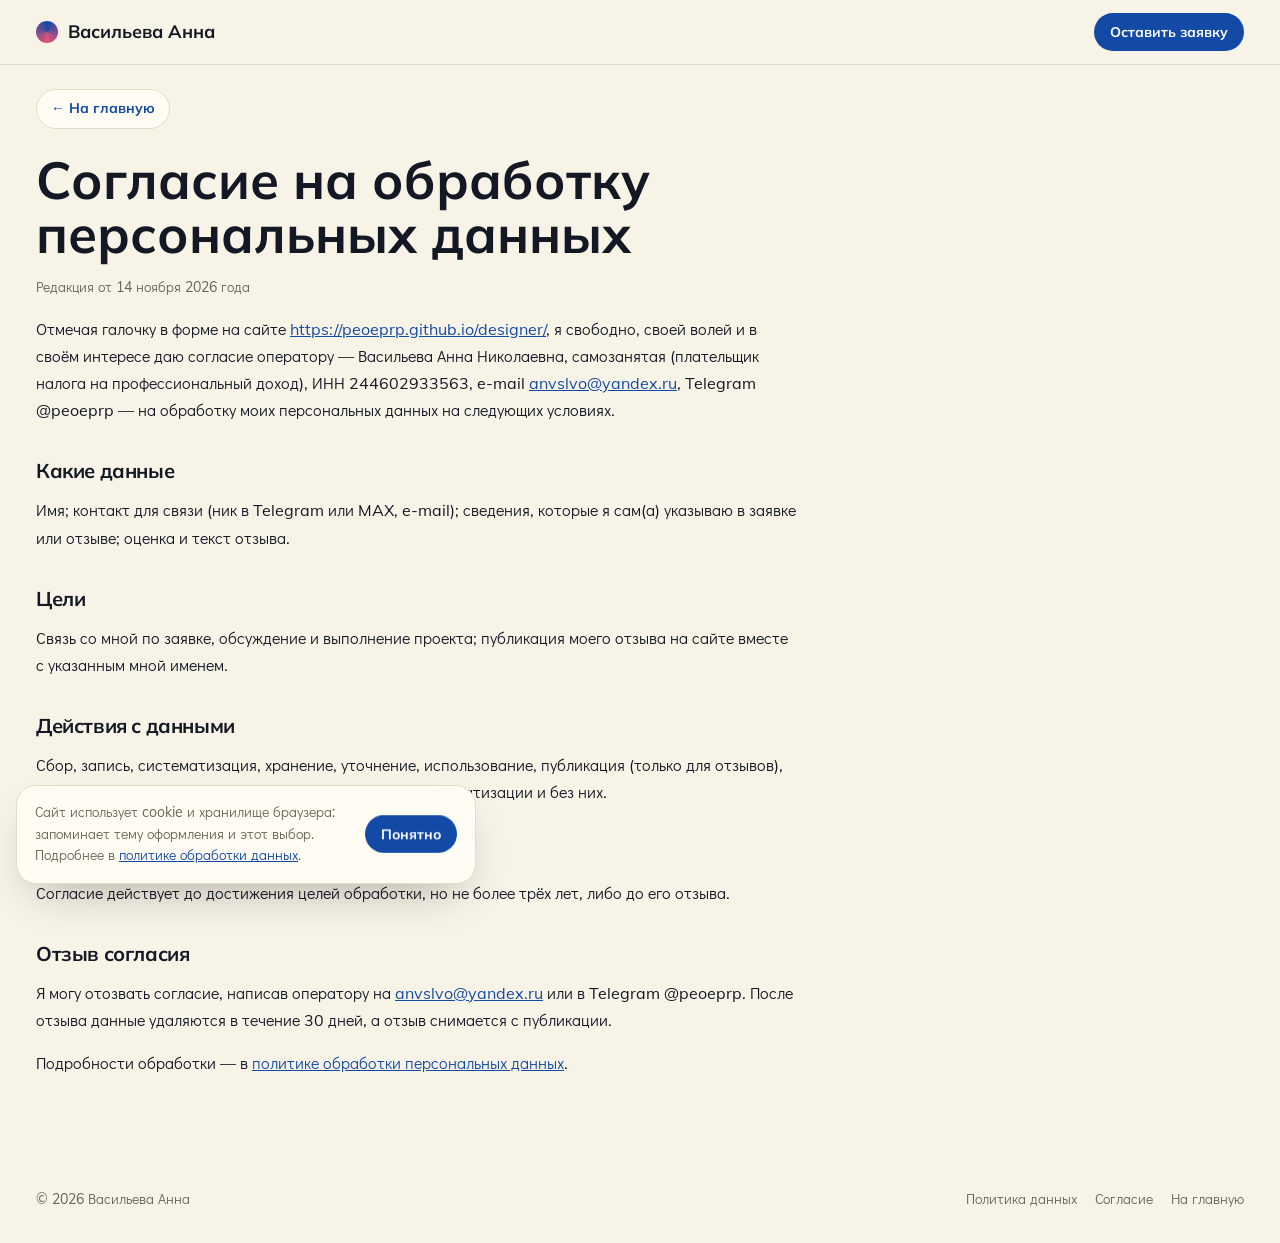
==== consent.html @ c7bb4e21 "Первый коммит: исходные файлы проекта" ====
<!doctype html>
<html lang="ru">
<head>
  <meta charset="utf-8">
  <meta name="viewport" content="width=device-width, initial-scale=1, viewport-fit=cover">
  <title>Согласие на обработку персональных данных — Васильева Анна</title>
  <meta name="claude:viewport-fit-sides" content="cover">
  <meta name="robots" content="noindex">
  <link rel="icon" href="img/favicon.svg" type="image/svg+xml">
  <link rel="stylesheet" href="https://fonts.googleapis.com/css2?family=Didact+Gothic&display=swap">
  <link rel="stylesheet" href="css/styles.css">
<script>try{var t=localStorage.getItem("theme");if(t)document.documentElement.dataset.theme=t}catch(e){}</script>
</head>
<body>
<div id="preloader" class="pl" aria-hidden="true">
  <div class="pl-in">
    <svg class="pl-word" viewBox="-6 14 252 80">
      <path class="pl-ink" d="M2 54C3.3 51.3 7.5 42.0 10 38C12.5 34.0 15.8 28.7 17 30C18.2 31.3 17.2 39.3 17 46C16.8 52.7 16.3 63.3 16 70C15.7 76.7 15.0 86.3 15 86C15.0 85.7 15.7 74.3 16 68C16.3 61.7 15.8 53.5 17 48C18.2 42.5 20.5 38.0 23 35C25.5 32.0 29.2 29.7 32 30C34.8 30.3 38.5 33.8 40 37C41.5 40.2 42.0 45.5 41 49C40.0 52.5 37.2 56.5 34 58C30.8 59.5 24.7 58.8 22 58C19.3 57.2 16.7 53.0 18 53C19.3 53.0 25.7 57.2 30 58C34.3 58.8 40.3 58.8 44 58C47.7 57.2 49.2 55.0 52 53C54.8 51.0 59.0 48.5 61 46C63.0 43.5 64.2 40.5 64 38C63.8 35.5 61.8 31.8 60 31C58.2 30.2 54.8 30.8 53 33C51.2 35.2 49.2 40.3 49 44C48.8 47.7 50.0 52.5 52 55C54.0 57.5 57.8 59.0 61 59C64.2 59.0 68.3 57.8 71 55C73.7 52.2 74.7 46.0 77 42C79.3 38.0 82.2 32.5 85 31C87.8 29.5 92.0 30.8 94 33C96.0 35.2 97.2 40.3 97 44C96.8 47.7 95.2 52.5 93 55C90.8 57.5 86.7 59.5 84 59C81.3 58.5 77.8 55.3 77 52C76.2 48.7 77.2 42.5 79 39C80.8 35.5 85.0 32.2 88 31C91.0 29.8 94.5 30.8 97 32C99.5 33.2 100.7 35.7 103 38C105.3 40.3 108.2 45.2 111 46C113.8 46.8 118.0 44.7 120 43C122.0 41.3 123.2 38.0 123 36C122.8 34.0 120.8 31.5 119 31C117.2 30.5 113.8 30.8 112 33C110.2 35.2 108.2 40.3 108 44C107.8 47.7 109.2 52.5 111 55C112.8 57.5 116.0 59.0 119 59C122.0 59.0 126.5 57.8 129 55C131.5 52.2 132.5 46.0 134 42C135.5 38.0 137.3 30.0 138 31C138.7 32.0 138.2 41.8 138 48C137.8 54.2 137.3 61.7 137 68C136.7 74.3 136.0 86.0 136 86C136.0 86.0 136.7 74.3 137 68C137.3 61.7 136.8 53.5 138 48C139.2 42.5 141.5 38.0 144 35C146.5 32.0 150.2 29.7 153 30C155.8 30.3 159.5 33.8 161 37C162.5 40.2 163.0 45.5 162 49C161.0 52.5 158.2 56.5 155 58C151.8 59.5 145.7 58.8 143 58C140.3 57.2 137.7 53.0 139 53C140.3 53.0 147.3 57.7 151 58C154.7 58.3 158.3 57.2 161 55C163.7 52.8 165.3 48.7 167 45C168.7 41.3 169.5 34.8 171 33C172.5 31.2 174.7 33.3 176 34C177.3 34.7 177.7 37.2 179 37C180.3 36.8 183.7 31.8 184 33C184.3 34.2 181.5 39.8 181 44C180.5 48.2 179.7 57.7 181 58C182.3 58.3 186.3 50.2 189 46C191.7 41.8 195.0 35.7 197 33C199.0 30.3 200.3 27.5 201 30C201.7 32.5 201.2 41.7 201 48C200.8 54.3 200.3 61.7 200 68C199.7 74.3 199.0 86.0 199 86C199.0 86.0 199.7 74.3 200 68C200.3 61.7 199.8 53.5 201 48C202.2 42.5 204.5 38.0 207 35C209.5 32.0 213.2 29.7 216 30C218.8 30.3 222.5 33.8 224 37C225.5 40.2 226.0 45.5 225 49C224.0 52.5 221.2 56.5 218 58C214.8 59.5 208.7 58.8 206 58C203.3 57.2 200.7 52.7 202 53C203.3 53.3 209.3 59.8 214 60C218.7 60.2 225.7 56.3 230 54C234.3 51.7 238.3 47.3 240 46"/>
      <g class="pl-pen"><g transform="rotate(-38)">
        <path d="M0 0 L-3.4 -9 L3.4 -9 Z" class="pen-nib"/>
        <rect x="-3.4" y="-40" width="6.8" height="31" rx="1.6" class="pen-body"/>
        <rect x="-3.4" y="-15" width="6.8" height="5" class="pen-band"/>
        <line x1="0" y1="-1.5" x2="0" y2="-7" class="pen-slit"/>
      </g></g>
    </svg>
    <p class="pl-slogan">дизайн, который говорит за вас</p>
  </div>
</div>
<noscript><style>.pl{display:none!important}</style></noscript>

<header>
  <div class="wrap nav">
    <a href="index.html" class="logo"><i></i>Васильева Анна</a>
    <div class="nav-r"><a href="index.html#brief" class="btn sm">Оставить заявку</a></div>
  </div>
</header>
<main class="doc"><div class="wrap"><div class="doc-in">
<nav class="crumbs"><a href="index.html">← На главную</a></nav>
<h1>Согласие на обработку персональных данных</h1>
<p class="upd">Редакция от 14 ноября 2026 года</p>
<p>Отмечая галочку в форме на сайте <a href="https://peoeprp.github.io/designer/">https://peoeprp.github.io/designer/</a>, я свободно, своей волей и в своём интересе даю согласие оператору — Васильева Анна Николаевна, самозанятая (плательщик налога на профессиональный доход), ИНН 244602933563, e-mail <a href="mailto:anvslvo@yandex.ru">anvslvo@yandex.ru</a>, Telegram @peoeprp — на обработку моих персональных данных на следующих условиях.</p>
<h2>Какие данные</h2>
<p>Имя; контакт для связи (ник в Telegram или MAX, e-mail); сведения, которые я сам(а) указываю в заявке или отзыве; оценка и текст отзыва.</p>
<h2>Цели</h2>
<p>Связь со мной по заявке, обсуждение и выполнение проекта; публикация моего отзыва на сайте вместе с указанным мной именем.</p>
<h2>Действия с данными</h2>
<p>Сбор, запись, систематизация, хранение, уточнение, использование, публикация (только для отзывов), удаление и уничтожение, с использованием средств автоматизации и без них.</p>
<h2>Срок</h2>
<p>Согласие действует до достижения целей обработки, но не более трёх лет, либо до его отзыва.</p>
<h2>Отзыв согласия</h2>
<p>Я могу отозвать согласие, написав оператору на <a href="mailto:anvslvo@yandex.ru">anvslvo@yandex.ru</a> или в Telegram @peoeprp. После отзыва данные удаляются в течение 30 дней, а отзыв снимается с публикации.</p>
<p>Подробности обработки — в <a href="privacy.html">политике обработки персональных данных</a>.</p>
</div></div></main>
<footer><div class="wrap"><span>© 2026 Васильева Анна</span><span class="f-links"><a href="privacy.html">Политика данных</a><a href="consent.html">Согласие</a><a href="index.html">На главную</a></span></div></footer>
<script src="js/common.js" defer></script>
</body>
</html>
---- css/styles.css ----
/* ==========================================================
   peoeprp — портфолио web-дизайнера
   Сетка-«макет»: модульные блоки, подписи как в артборде Figma
   ========================================================== */

/* ---------- Шрифты ----------
   Kontrabanda — заголовок первого экрана. Положите файлы в /fonts:
   fonts/Kontrabanda.woff2 (или .woff / .ttf / .otf)
   Century Gothic — основной. Сначала берётся установленный в системе,
   затем файлы из /fonts, затем похожий Didact Gothic с Google Fonts. */
@font-face{
  font-family:"Kontrabanda";
  src:local("Kontrabanda"),
      url("../fonts/Kontrabanda.woff2") format("woff2"),
      url("../fonts/Kontrabanda.woff") format("woff"),
      url("../fonts/Kontrabanda.ttf") format("truetype"),
      url("../fonts/Kontrabanda.otf") format("opentype");
  font-weight:400; font-style:normal; font-display:swap;
}
@font-face{
  font-family:"Century Gothic Web";
  src:local("Century Gothic"),local("CenturyGothic"),
      url("../fonts/CenturyGothic.woff2") format("woff2"),
      url("../fonts/CenturyGothic.ttf") format("truetype");
  font-weight:400; font-style:normal; font-display:swap;
}
@font-face{
  font-family:"Century Gothic Web";
  src:local("Century Gothic Bold"),local("CenturyGothic-Bold"),
      url("../fonts/CenturyGothic-Bold.woff2") format("woff2"),
      url("../fonts/CenturyGothic-Bold.ttf") format("truetype");
  font-weight:700; font-style:normal; font-display:swap;
}

/* ---------- Токены: светлая тема ---------- */
:root{
  --bg:#F7F3E7; --surface:#FFFCF4; --ink:#141824; --muted:#6A6656; --line:#E3DCC8;
  --accent:#134AA6; --accent-ink:#FFFFFF; --tulip:#E2537A; --soft:#EFE9D7;
  --f-hero:"Kontrabanda","Century Gothic Web","Didact Gothic",sans-serif;
  --f-display:"Century Gothic Web","Century Gothic","Didact Gothic","URW Gothic",Futura,sans-serif;
  --f-body:"Century Gothic Web","Century Gothic","Didact Gothic","URW Gothic",Futura,sans-serif;
  --f-mono:"Century Gothic Web","Century Gothic","Didact Gothic",sans-serif;
  --r:22px; --gut:max(16px,env(safe-area-inset-left,0px)); --gutr:max(16px,env(safe-area-inset-right,0px));
}
/* ---------- Тёмная тема: ночной синий ---------- */
@media (prefers-color-scheme:dark){:root:not([data-theme="light"]){
  --bg:#0A1120; --surface:#111B30; --ink:#EDF1F9; --muted:#93A1BD; --line:#22304C;
  --accent:#4F8AF0; --accent-ink:#0A1120; --tulip:#FF7EA3; --soft:#17233D; color-scheme:dark}}
:root[data-theme="dark"]{
  --bg:#0A1120; --surface:#111B30; --ink:#EDF1F9; --muted:#93A1BD; --line:#22304C;
  --accent:#4F8AF0; --accent-ink:#0A1120; --tulip:#FF7EA3; --soft:#17233D; color-scheme:dark}

*{box-sizing:border-box}
/* базовый сброс: без него окно проекта (атрибут hidden) остаётся видимым поверх сайта */
[hidden]{display:none!important}
body{margin:0}
img{max-width:100%}
html{scroll-behavior:smooth}
body{background:var(--bg);color:var(--ink);font-family:var(--f-body);font-size:16px;line-height:1.55;overflow-x:hidden;transition:background .4s,color .4s}
body::before{content:"";position:fixed;inset:0 0 auto;height:env(safe-area-inset-top,0px);z-index:60;background:var(--bg)}
a{color:inherit}
:focus-visible{outline:2px solid var(--accent);outline-offset:3px;border-radius:6px}
.wrap{max-width:1240px;margin:0 auto;padding-left:var(--gut);padding-right:var(--gutr)}
.mono{font-family:var(--f-mono);font-size:12px;font-weight:700;letter-spacing:.1em;text-transform:uppercase;color:var(--muted)}
h1,h2,h3{font-family:var(--f-display);font-weight:700;line-height:1.05;margin:0;text-wrap:balance}
h2{font-size:clamp(32px,5.4vw,64px);letter-spacing:-.02em}
section{padding-block:clamp(64px,10vw,120px)}
.sec-head{display:flex;justify-content:space-between;align-items:end;gap:24px;flex-wrap:wrap;margin-bottom:44px}
.sec-head p{max-width:420px;margin:0;color:var(--muted)}

/* header */
header{position:sticky;top:env(safe-area-inset-top,0px);z-index:50;backdrop-filter:blur(14px);background:color-mix(in srgb,var(--bg) 78%,transparent);border-bottom:1px solid var(--line)}
.nav{display:flex;align-items:center;justify-content:space-between;gap:16px;height:64px}
.logo{font-family:var(--f-display);font-weight:700;font-size:18px;text-decoration:none;display:flex;align-items:center;gap:10px}
.logo i{width:22px;height:22px;border-radius:50%;background:conic-gradient(var(--accent),var(--tulip),var(--accent));display:inline-block;animation:spin 6s linear infinite}
@keyframes spin{to{transform:rotate(360deg)}}
.nav ul{display:flex;gap:4px;list-style:none;margin:0;padding:0}
.nav ul a{display:block;padding:8px 14px;border-radius:99px;text-decoration:none;font-weight:500;font-size:14px;transition:background .2s}
.nav ul a:hover{background:var(--soft)}
.nav-r{display:flex;gap:8px;align-items:center}
.icon-btn{width:40px;height:40px;border-radius:50%;border:1px solid var(--line);background:var(--surface);color:var(--ink);cursor:pointer;display:grid;place-items:center}
.btn{display:inline-flex;align-items:center;gap:10px;border:0;cursor:pointer;font:600 15px var(--f-body);padding:14px 22px;border-radius:99px;background:var(--accent);color:var(--accent-ink);text-decoration:none;transition:transform .25s cubic-bezier(.2,.8,.2,1),box-shadow .25s;will-change:transform}
.btn:hover{box-shadow:0 10px 30px -10px var(--accent)}
.btn.ghost{background:transparent;color:var(--ink);border:1px solid var(--line)}
.btn.sm{padding:10px 16px;font-size:14px}
@media (max-width:820px){.nav ul{display:none}}

/* hero */
.hero{position:relative;padding-block:clamp(14px,2vw,24px) clamp(40px,6vw,72px);overflow:hidden}
#field{position:absolute;inset:0;width:100%;height:100%;z-index:0;opacity:.9}
.hero .wrap{position:relative;z-index:1}
.hero-tag{display:inline-flex;gap:10px;align-items:center;padding:8px 14px;border-radius:99px;background:var(--surface);border:1px solid var(--line);font-size:14px}
.dot-live{width:8px;height:8px;border-radius:50%;background:#2BC77A;box-shadow:0 0 0 0 #2BC77A;animation:pulse 2s infinite}
@keyframes pulse{70%{box-shadow:0 0 0 10px transparent}}
.hero h1{font-family:var(--f-hero);font-size:clamp(50px,9.5vw,140px);font-weight:400;letter-spacing:-.01em;margin-top:8px;line-height:.95}
.hero h1 .outline{color:transparent;-webkit-text-stroke:2px var(--ink)}
.hero h1 .acc{color:var(--accent)}
.roles{display:flex;flex-wrap:wrap;gap:10px;margin-top:28px}
.role{font-family:var(--f-display);font-size:clamp(14px,1.6vw,18px);padding:10px 18px;border-radius:99px;border:1px solid var(--line);background:var(--surface);transition:all .3s;cursor:default}
.role.main{background:var(--ink);color:var(--bg);border-color:var(--ink)}
.role:hover{transform:translateY(-3px) rotate(-2deg)}
.hero-grid{display:grid;grid-template-columns:1.3fr 1fr;gap:32px;margin-top:44px;align-items:end}
.hero-grid p{font-size:clamp(17px,1.6vw,20px);max-width:560px;margin:0}
.hero-cta{display:flex;gap:12px;flex-wrap:wrap;justify-content:flex-end}
@media (max-width:760px){.hero-grid{grid-template-columns:1fr}.hero-cta{justify-content:flex-start}}

/* marquee */
.marquee{border-block:1px solid var(--line);overflow:hidden;padding-block:18px;background:var(--surface)}
.marquee-track{display:flex;gap:48px;width:max-content;animation:mq 30s linear infinite;font-family:var(--f-display);font-size:clamp(20px,3vw,34px);font-weight:600}
.marquee-track span{display:flex;gap:48px;align-items:center;white-space:nowrap}
.marquee-track b{color:var(--tulip);font-weight:400}
.marquee:hover .marquee-track{animation-play-state:paused}
@keyframes mq{to{transform:translateX(-50%)}}

/* about */
.about-grid{display:grid;grid-template-columns:repeat(12,1fr);gap:16px}
.cell{background:var(--surface);border:1px solid var(--line);border-radius:var(--r);padding:28px;position:relative;overflow:hidden;min-width:0}
.cell h3{font-size:22px;margin-bottom:10px}
.cell p{margin:0;color:var(--muted)}
.c-intro{grid-column:span 7;display:flex;flex-direction:column;justify-content:space-between;gap:28px}
.c-intro .big{font-family:var(--f-display);font-size:clamp(22px,2.6vw,32px);line-height:1.2;color:var(--ink);font-weight:400}
.c-intro .big em{font-style:normal;color:var(--accent)}
.c-stats{grid-column:span 5;display:grid;gap:12px;padding:12px;background:transparent;border:0}
.stat{background:var(--surface);border:1px solid var(--line);border-radius:var(--r);padding:22px 24px;display:flex;gap:18px;align-items:center;transition:transform .3s}
.stat:hover{transform:translateX(6px)}
.stat b{font-family:var(--f-display);font-size:48px;line-height:1;color:var(--accent);min-width:80px;font-variant-numeric:tabular-nums}
.stat span{color:var(--muted);font-size:14px}
.dir{grid-column:span 4;cursor:pointer;transition:transform .35s cubic-bezier(.2,.8,.2,1),background .35s,color .35s}
.dir .mono{display:block;margin-bottom:40px}
.dir ul{margin:16px 0 0;padding:0;list-style:none;display:grid;gap:6px;font-size:14px}
.dir ul li::before{content:"— ";color:var(--accent)}
.dir:hover,.dir.on{transform:translateY(-6px)}
.dir.main{background:var(--accent);color:var(--accent-ink);border-color:var(--accent)}
.dir.main p,.dir.main .mono,.dir.main ul li::before{color:inherit;opacity:.85}
.dir .badge{position:absolute;top:22px;right:22px;font:600 11px var(--f-mono);padding:5px 9px;border-radius:99px;background:var(--tulip);color:#fff;letter-spacing:.05em}
@media (max-width:900px){.c-intro,.c-stats{grid-column:span 12}.dir{grid-column:span 12}}

.qual{display:grid;grid-template-columns:repeat(3,1fr);gap:0;margin-top:16px;border:1px solid var(--line);border-radius:var(--r);overflow:hidden;background:var(--surface)}
.q{padding:26px;border-right:1px solid var(--line);border-bottom:1px solid var(--line);position:relative;cursor:default;transition:background .3s}
.q:nth-child(3n){border-right:0}.q:nth-last-child(-n+3){border-bottom:0}
.q h4{font-family:var(--f-display);font-weight:600;font-size:17px;margin:0 0 8px;display:flex;gap:10px;align-items:center}
.q h4 i{width:10px;height:10px;border-radius:3px;background:var(--accent);transition:transform .4s}
.q p{margin:0;color:var(--muted);font-size:14px}
.q:hover{background:var(--soft)}.q:hover h4 i{transform:rotate(135deg) scale(1.4);background:var(--tulip)}
@media (max-width:820px){.qual{grid-template-columns:1fr}.q{border-right:0!important;border-bottom:1px solid var(--line)!important}.q:last-child{border-bottom:0!important}}

.tools{display:flex;flex-wrap:wrap;gap:10px;margin-top:16px;align-items:center}
.tool{padding:10px 16px;border-radius:12px;background:var(--surface);border:1px solid var(--line);font-weight:600;font-size:14px;transition:transform .2s}
.tool:hover{transform:translateY(-3px);border-color:var(--accent)}

/* projects */
.filters{display:inline-flex;gap:4px;padding:5px;border-radius:99px;background:var(--surface);border:1px solid var(--line);position:relative}
.filters button{position:relative;z-index:1;border:0;background:none;font:600 14px var(--f-body);color:var(--ink);padding:10px 18px;border-radius:99px;cursor:pointer;transition:color .3s}
.filters button.on{color:var(--accent-ink)}
.filters button sup{font-family:var(--f-mono);font-size:10px;margin-left:4px;opacity:.7}
.pill{position:absolute;top:5px;bottom:5px;border-radius:99px;background:var(--accent);transition:all .4s cubic-bezier(.2,.8,.2,1)}
.grid-p{display:grid;grid-template-columns:repeat(6,1fr);gap:16px}
.card{grid-column:span 3;border-radius:var(--r);overflow:hidden;background:var(--surface);border:1px solid var(--line);cursor:pointer;transform-style:preserve-3d;transition:transform .2s ease-out,opacity .4s,box-shadow .3s;text-align:left;padding:0;color:var(--ink);font:inherit}
.card.wide{grid-column:span 4}.card.narrow{grid-column:span 2}
.card:hover{box-shadow:0 30px 60px -30px color-mix(in srgb,var(--accent) 50%,transparent)}
.card.hide{display:none}
.card.fade{animation:fadeup .5s both}
@keyframes fadeup{from{opacity:.2;transform:translateY(16px)}}
.cover{aspect-ratio:16/10;position:relative;overflow:hidden;max-width:100%}
.cover>*{transition:transform .6s cubic-bezier(.2,.8,.2,1)}
.card:hover .cover>*{transform:scale(1.05)}
.card-b{padding:18px 22px 22px;display:flex;justify-content:space-between;gap:16px;align-items:start}
.card-b h3{font-size:18px;line-height:1.25;font-weight:600}
.card-b .mono{display:block;margin-top:8px}
.arrow{flex:none;width:42px;height:42px;border-radius:50%;border:1px solid var(--line);display:grid;place-items:center;transition:all .3s}
.card:hover .arrow{background:var(--accent);color:var(--accent-ink);border-color:var(--accent);transform:rotate(-45deg)}
@media (max-width:900px){.card,.card.wide,.card.narrow{grid-column:span 6}}

/* project covers — нарисованы кодом */
.cv{position:absolute;inset:0}
.cv-row{background:linear-gradient(180deg,#0E2A5C 0 55%,#1E5BB8 55%);}
.cv-row .w{position:absolute;left:-10%;right:-10%;height:6px;background:#9FD0FF;border-radius:6px;opacity:.55}
.cv-row .oar{position:absolute;width:62%;height:10px;background:#FFD23F;top:46%;left:18%;border-radius:8px;transform:rotate(-14deg)}
.cv-row .oar::after{content:"";position:absolute;right:-6px;top:-14px;width:40px;height:38px;background:#FFD23F;border-radius:8px 30px 30px 8px}
.cv-row .t{position:absolute;left:24px;top:22px;font:700 clamp(20px,3vw,34px) var(--f-display);color:#fff;letter-spacing:-.02em}
.cv-tul{background:#FFE3EC}
.cv-tul .f{position:absolute;bottom:0;width:6px;background:#2F8F4E;border-radius:4px}
.cv-tul .h{position:absolute;width:46px;height:56px;border-radius:50% 50% 45% 45%/60% 60% 40% 40%;}
.cv-tul .t{position:absolute;right:24px;top:22px;font:700 clamp(18px,2.6vw,30px) var(--f-display);color:#C2185B;text-align:right;line-height:1}
.cv-food{background:#FFC93C}
.cv-food .t{position:absolute;inset:auto 0 18px 22px;font:700 clamp(34px,6vw,68px)/0.9 var(--f-display);color:#E2332D;letter-spacing:-.04em}
.cv-food .c{position:absolute;right:-30px;top:-30px;width:55%;aspect-ratio:1;border-radius:50%;background:repeating-conic-gradient(#E2332D 0 15deg,#FFC93C 15deg 30deg)}
.cv-bar{background:#EEF0E6}
.cv-bar .t{position:absolute;left:24px;bottom:40px;font:700 clamp(26px,4vw,46px) var(--f-display);color:#2F6B3F;letter-spacing:.12em}
.cv-bar .sub{position:absolute;left:26px;bottom:20px;font:700 11px var(--f-mono);letter-spacing:.14em;text-transform:uppercase;color:#2F6B3F99}
.cv-bar .leaf{position:absolute;right:10%;top:14%;width:34%;color:#2F6B3F}
.cv-bar .g{position:absolute;right:16%;top:18%;width:70px;height:110px;border:2px solid #E8C27A;border-radius:0 0 40px 40px;border-top:0}
.cv-bar .g::after{content:"";position:absolute;bottom:-60px;left:33px;width:2px;height:60px;background:#E8C27A}
.cv-bot{background:linear-gradient(135deg,#DDE6F2,#AFC2DB)}
.cv-bot .head{position:absolute;left:50%;top:50%;width:130px;height:100px;transform:translate(-50%,-55%);background:#fff;border-radius:40px;box-shadow:0 20px 40px -10px #4b628a66}
.cv-bot .eye{position:absolute;top:38px;width:16px;height:22px;border-radius:10px;background:#2B3A55;animation:blink 4s infinite}
@keyframes blink{0%,92%,100%{transform:scaleY(1)}95%{transform:scaleY(.1)}}
.cv-bot .t{position:absolute;left:22px;top:20px;font:600 13px var(--f-mono);color:#2B3A55;letter-spacing:.1em}
.cv-site{background:var(--soft)}
.cv-site .win{position:absolute;left:10%;right:10%;top:14%;bottom:-6%;background:var(--surface);border-radius:14px 14px 0 0;border:1px solid var(--line);box-shadow:0 30px 50px -30px #0005}
.cv-site .bar{height:26px;border-bottom:1px solid var(--line);display:flex;gap:6px;align-items:center;padding:0 12px}
.cv-site .bar i{width:8px;height:8px;border-radius:50%;background:var(--line)}
.cv-site .lines{padding:18px;display:grid;gap:10px}
.cv-site .lines b{display:block;height:10px;border-radius:6px;background:var(--line)}
.cv-site .lines b:first-child{height:22px;width:70%;background:var(--accent)}
.cv-empty{background:repeating-linear-gradient(45deg,var(--soft) 0 12px,transparent 12px 24px);display:grid;place-items:center}
.cv-empty span{font:600 14px var(--f-mono);color:var(--muted);background:var(--surface);padding:10px 16px;border-radius:99px;border:1px dashed var(--line)}

.cover img{position:absolute;inset:0;width:100%;height:100%;object-fit:cover}

/* modal */
.modal{position:fixed;inset:0;z-index:80;display:grid;place-items:center;padding:24px max(16px,env(safe-area-inset-right,0px)) 24px max(16px,env(safe-area-inset-left,0px));background:color-mix(in srgb,var(--ink) 55%,transparent);backdrop-filter:blur(6px)}
.modal-box{background:var(--surface);border-radius:28px;max-width:680px;width:100%;overflow:hidden;animation:pop .4s cubic-bezier(.2,.8,.2,1);max-height:90vh;overflow-y:auto}
@keyframes pop{from{transform:scale(.92) translateY(20px);opacity:0}}
.modal-box .cover{aspect-ratio:16/8}
.modal-in{padding:28px;display:grid;gap:16px}
.modal-in h3{font-size:26px}
.modal-in p{margin:0;color:var(--muted)}
.tags{display:flex;gap:8px;flex-wrap:wrap}
.tags span{font:500 12px var(--f-mono);padding:6px 10px;border-radius:99px;background:var(--soft)}
.modal-x{position:absolute;top:calc(16px + env(safe-area-inset-top,0px));right:calc(16px + env(safe-area-inset-right,0px))}

/* process */
.proc{display:grid;grid-template-columns:320px 1fr;gap:24px}
.steps{display:grid;gap:8px;align-content:start}
.step-btn{display:flex;gap:16px;align-items:center;padding:16px 18px;border-radius:16px;border:1px solid var(--line);background:var(--surface);cursor:pointer;text-align:left;font:600 15px var(--f-body);color:var(--ink);position:relative;overflow:hidden;transition:all .3s}
.step-btn .n{font:500 12px var(--f-mono);color:var(--muted);width:24px}
.step-btn .prog{position:absolute;left:0;bottom:0;height:3px;width:0;background:var(--accent)}
.step-btn.on{background:var(--ink);color:var(--bg);border-color:var(--ink)}
.step-btn.on .n{color:var(--tulip)}
.step-btn.done .n::after{content:" ✓";color:#2BC77A}
.stage{background:var(--surface);border:1px solid var(--line);border-radius:28px;padding:clamp(24px,4vw,48px);position:relative;overflow:hidden;min-height:380px;display:flex;flex-direction:column;gap:20px;min-width:0}
.stage .num{position:absolute;right:-10px;bottom:-40px;font:700 clamp(140px,20vw,240px)/1 var(--f-display);color:var(--soft);pointer-events:none;letter-spacing:-.05em}
.stage>*:not(.num){position:relative}
.stage h3{font-size:clamp(26px,3.2vw,40px)}
.stage p{margin:0;color:var(--muted);max-width:560px;font-size:17px}
.stage ul{margin:0;padding:0;list-style:none;display:grid;gap:10px;max-width:560px}
.stage li{display:flex;gap:12px;align-items:start}
.stage li::before{content:"";flex:none;width:18px;height:18px;margin-top:3px;border-radius:6px;border:2px solid var(--accent)}
.stage .meta{display:flex;gap:10px;flex-wrap:wrap;margin-top:auto}
.stage .meta span{font:500 13px var(--f-mono);padding:8px 12px;border-radius:10px;background:var(--soft)}
.stage.anim>*:not(.num){animation:fadeup .5s both}
.approve{display:flex;gap:10px;align-items:center;padding:14px 16px;border-radius:14px;background:color-mix(in srgb,var(--tulip) 14%,transparent);font-size:14px;max-width:560px}
.approve b{color:var(--tulip)}
@media (max-width:860px){.proc{grid-template-columns:1fr}.steps{grid-template-columns:repeat(2,1fr)}}

/* services */
.svc-wrap{display:grid;grid-template-columns:1fr 400px;gap:24px;align-items:start}
.svc-tabs{display:flex;gap:8px;flex-wrap:wrap;margin-bottom:16px}
.svc-tabs button{border:1px solid var(--line);background:var(--surface);color:var(--ink);font:600 14px var(--f-body);padding:9px 16px;border-radius:99px;cursor:pointer}
.svc-tabs button.on{background:var(--ink);color:var(--bg);border-color:var(--ink)}
.svc-list{display:grid;gap:10px}
.svc{display:grid;grid-template-columns:auto 1fr auto;gap:16px;align-items:center;padding:18px 20px;border-radius:18px;background:var(--surface);border:1px solid var(--line);cursor:pointer;transition:all .25s}
.svc:hover{border-color:var(--accent)}
.svc input{position:absolute;opacity:0;pointer-events:none}
.svc .box{width:24px;height:24px;border-radius:8px;border:2px solid var(--line);display:grid;place-items:center;transition:all .25s}
.svc .box svg{opacity:0;transform:scale(.4);transition:all .25s}
.svc.on{border-color:var(--accent);background:color-mix(in srgb,var(--accent) 7%,var(--surface))}
.svc.on .box{background:var(--accent);border-color:var(--accent)}
.svc.on .box svg{opacity:1;transform:none}
.svc h4{margin:0;font-size:16px;font-weight:700}
.svc small{color:var(--muted);font-size:13.5px;display:block;margin-top:2px}
.svc .price{font:600 16px var(--f-display);white-space:nowrap;font-variant-numeric:tabular-nums}
.svc .price em{font:400 12px var(--f-mono);color:var(--muted);font-style:normal;display:block;text-align:right}
.svc:focus-within{outline:2px solid var(--accent);outline-offset:2px}
.svc.hide{display:none}
.order{position:sticky;top:calc(84px + env(safe-area-inset-top,0px));background:var(--ink);color:var(--bg);border-radius:28px;padding:28px;display:grid;gap:18px}
.order h3{font-size:22px}
.order .mono{color:color-mix(in srgb,var(--bg) 60%,transparent)}
.chosen{display:grid;gap:8px;font-size:14px;max-height:180px;overflow-y:auto}
.chosen div{display:flex;justify-content:space-between;gap:12px;padding-bottom:8px;border-bottom:1px dashed color-mix(in srgb,var(--bg) 25%,transparent)}
.chosen .empty{opacity:.6;border:0}
.total{display:flex;justify-content:space-between;align-items:baseline;gap:12px}
.total b{font:700 clamp(28px,3vw,38px) var(--f-display);font-variant-numeric:tabular-nums;color:var(--bg)}
.urg{display:flex;gap:6px;background:color-mix(in srgb,var(--bg) 10%,transparent);padding:4px;border-radius:12px}
.urg button{flex:1;border:0;background:none;color:inherit;font:600 13px var(--f-body);padding:9px 6px;border-radius:9px;cursor:pointer;opacity:.7}
.urg button.on{background:var(--bg);color:var(--ink);opacity:1}
@media (max-width:980px){.svc-wrap{grid-template-columns:1fr}.order{position:static}}
@media (max-width:520px){.svc{grid-template-columns:auto 1fr;}.svc .price{grid-column:2}.svc .price em{text-align:left}}

/* form */
.form-sec{background:var(--surface);border-block:1px solid var(--line)}
.form-grid{display:grid;grid-template-columns:1fr 1.2fr;gap:48px}
.form-grid h2 span{color:var(--accent)}
form{display:grid;gap:14px}
.row2{display:grid;grid-template-columns:1fr 1fr;gap:14px}
@media (max-width:860px){.form-grid{grid-template-columns:1fr}.row2{grid-template-columns:1fr}}
.fld{position:relative}
.fld input,.fld textarea,.fld select{width:100%;font:500 16px var(--f-body);color:var(--ink);background:var(--bg);border:1px solid var(--line);border-radius:16px;padding:24px 16px 10px;outline:none;transition:border .2s;resize:vertical}
.fld textarea{min-height:120px}
.fld label{position:absolute;left:17px;top:17px;color:var(--muted);font-size:15px;pointer-events:none;transition:all .2s}
.fld input:focus,.fld textarea:focus,.fld select:focus{border-color:var(--accent)}
.fld input:focus+label,.fld input:not(:placeholder-shown)+label,.fld textarea:focus+label,.fld textarea:not(:placeholder-shown)+label,.fld select+label{top:7px;font-size:11.5px;letter-spacing:.04em}
.fld.err input{border-color:var(--tulip)}
.chips{display:flex;flex-wrap:wrap;gap:8px}
.chips label{cursor:pointer}
.chips input{position:absolute;opacity:0}
.chips span{display:inline-block;padding:9px 14px;border-radius:99px;border:1px solid var(--line);font-size:14px;font-weight:500;transition:all .2s}
.chips input:checked+span{background:var(--accent);color:var(--accent-ink);border-color:var(--accent)}
.chips input:focus-visible+span{outline:2px solid var(--accent);outline-offset:2px}
.form-note{font-size:13px;color:var(--muted);margin:0}
.done-box{border-radius:22px;padding:24px;background:var(--bg);border:1px solid var(--line);display:grid;gap:14px;animation:pop .4s}
.done-box pre{white-space:pre-wrap;font:13px/1.6 var(--f-mono);margin:0;padding:16px;border-radius:14px;background:var(--surface);border:1px solid var(--line);max-height:240px;overflow:auto}
.contact-lines{display:grid;gap:12px;margin-top:28px}
.contact-lines a{flex:1;min-width:0;display:flex;gap:12px;justify-content:space-between;align-items:center;padding:18px 0;border-bottom:1px solid var(--line);text-decoration:none;font:600 clamp(18px,2vw,22px) var(--f-display);transition:padding .3s,color .3s}
.contact-lines a:hover{padding-left:12px;color:var(--accent)}

footer{padding-block:32px}
footer .wrap{display:flex;justify-content:space-between;gap:16px;flex-wrap:wrap;color:var(--muted);font-size:14px}

/* cursor */
.cursor{position:fixed;left:0;top:0;width:36px;height:36px;border:1.5px solid var(--accent);border-radius:50%;pointer-events:none;z-index:100;transform:translate(-50%,-50%);transition:width .25s,height .25s,background .25s;mix-blend-mode:normal;display:none}
.cursor:not(.live){opacity:0}
.cursor.big{width:72px;height:72px;background:color-mix(in srgb,var(--accent) 15%,transparent)}
@media (pointer:fine){.cursor{display:block}}

.toast{position:fixed;left:50%;bottom:calc(24px + env(safe-area-inset-bottom,0px));transform:translateX(-50%);background:var(--ink);color:var(--bg);padding:12px 20px;border-radius:99px;font-weight:600;font-size:14px;z-index:90;animation:pop .3s}


/* ===== hero: имя и фото ===== */
:root{--ph1:#C9D6EC;--ph2:#9DB4DC}
@media (prefers-color-scheme:dark){:root:not([data-theme="light"]){--ph1:#22345A;--ph2:#2E4673}}
:root[data-theme="dark"]{--ph1:#22345A;--ph2:#2E4673}
.hero-top{display:grid;grid-template-columns:1.35fr .65fr;gap:32px;align-items:start}
.hero-text{min-width:0}
.hero-name{font:700 clamp(15px,1.4vw,18px) var(--f-display);letter-spacing:.14em;text-transform:uppercase;margin:24px 0 0;color:var(--accent)}
.hero-photo{position:relative;aspect-ratio:4/5;max-width:100%;width:100%;justify-self:end;max-height:520px;transition:transform .3s ease-out}
.photo-blob{position:absolute;left:6%;right:6%;bottom:0;top:16%;border-radius:48% 52% 44% 56%/56% 44% 56% 44%;background:var(--accent);animation:morph 12s ease-in-out infinite}
@keyframes morph{50%{border-radius:58% 42% 52% 48%/44% 58% 42% 56%}}
.photo-ph{position:absolute;inset:0;display:flex;align-items:flex-end;justify-content:center}
.photo-ph svg{width:88%;height:auto;display:block;position:relative}
.photo-ph span{position:absolute;bottom:14px;left:50%;transform:translateX(-50%);font:700 11px var(--f-mono);letter-spacing:.08em;background:var(--surface);color:var(--muted);padding:6px 10px;border-radius:99px;border:1px dashed var(--line);white-space:nowrap}
.photo-img{position:absolute;left:0;right:0;bottom:0;margin:0 auto;height:108%;width:auto;max-width:110%;object-fit:contain;object-position:bottom}
.hero-photo:has(.photo-img) .photo-ph{display:none}
.sticker{position:absolute;padding:8px 14px;border-radius:99px;background:var(--surface);border:1px solid var(--line);font-weight:700;font-size:13px;box-shadow:0 10px 24px -14px #0006;animation:bob 5s ease-in-out infinite;white-space:nowrap}
.s1{top:12%;left:-6%}.s2{top:44%;right:-8%;animation-delay:-1.6s;background:var(--ink);color:var(--bg);border-color:var(--ink)}.s3{bottom:16%;left:-10%;animation-delay:-3.2s}
@keyframes bob{50%{transform:translateY(-10px) rotate(-3deg)}}
@media (max-width:760px){.hero-top{grid-template-columns:1fr}.hero-photo{justify-self:center;width:min(78%,320px)}.s1{left:-4%}.s2{right:-4%}.s3{left:-4%}}

/* ===== проекты: смена изображений при наведении ===== */
.hint{margin:10px 0 0;color:var(--muted);font-size:14px}
.gal{position:absolute;inset:0}
.gal img{position:absolute;inset:0;width:100%;height:100%;object-fit:cover;opacity:0;transition:opacity .45s ease}
.gal img.on{opacity:1}
.card:hover .cover>.gal{transform:none}
.card:hover .gal img.on{transform:scale(1.04);transition:opacity .45s ease,transform 4s ease}
.dots{position:absolute;left:14px;bottom:12px;display:flex;gap:5px;z-index:2;padding:5px 8px;border-radius:99px;background:#0007;backdrop-filter:blur(6px);opacity:0;transition:opacity .3s}
.dots i{width:6px;height:6px;border-radius:50%;background:#fff6;transition:all .3s}
.dots i.on{background:#fff;width:16px;border-radius:4px}
.card:hover .dots,.card:focus-visible .dots{opacity:1}
.count{position:absolute;right:12px;top:12px;z-index:2;font:700 11px var(--f-mono);letter-spacing:.06em;color:#fff;background:#0007;padding:5px 9px;border-radius:99px;backdrop-filter:blur(6px)}
.card-desc{margin:8px 0 0;font-size:14px;color:var(--muted);display:-webkit-box;-webkit-line-clamp:2;-webkit-box-orient:vertical;overflow:hidden}
.cv-bazar{background:#D7261E}
.cv-bazar .t{position:absolute;left:22px;bottom:16px;font:700 clamp(36px,6vw,72px)/.9 var(--f-display);color:#FFFFFF;transform:rotate(-6deg);letter-spacing:-.02em}
.cv-bazar .c{position:absolute;right:-20px;top:-20px;width:46%;aspect-ratio:1;border-radius:50%;border:14px dashed #FFFFFF}
.cv-som{background:linear-gradient(160deg,#EADFCF,#C9B8A3)}
.cv-som .moon{position:absolute;left:50%;top:50%;width:120px;height:120px;transform:translate(-50%,-55%);border-radius:50%;box-shadow:-22px 10px 0 0 #FFF8EC}
.cv-som .t{position:absolute;left:22px;top:20px;font:700 14px var(--f-mono);letter-spacing:.3em;color:#5A4A3A}

/* модалка-галерея */
.mg{position:relative;aspect-ratio:16/10;background:var(--soft);overflow:hidden}
.mg img{position:absolute;inset:0;width:100%;height:100%;object-fit:contain;opacity:0;transition:opacity .35s}
.mg img.on{opacity:1}
.mg-nav{position:absolute;top:50%;transform:translateY(-50%);width:44px;height:44px;border-radius:50%;border:0;background:var(--surface);color:var(--ink);cursor:pointer;display:grid;place-items:center;box-shadow:0 8px 20px -10px #0007;z-index:2}
.mg-prev{left:12px}.mg-next{right:12px}
.thumbs{display:flex;gap:8px;overflow-x:auto;padding:12px 28px 0}
.thumbs button{flex:none;width:64px;height:48px;border-radius:10px;overflow:hidden;border:2px solid transparent;padding:0;cursor:pointer;background:var(--soft)}
.thumbs button.on{border-color:var(--accent)}
.thumbs img{width:100%;height:100%;object-fit:cover;display:block}
.modal-box{position:relative}
.modal-in dl{display:grid;grid-template-columns:auto 1fr;gap:6px 16px;margin:0;font-size:14px}
.modal-in dt{color:var(--muted);font-weight:700}
.modal-in dd{margin:0}

/* ===== запуск сайта ===== */
.launch{display:grid;grid-template-columns:1fr 1fr;gap:24px;align-items:stretch}
.launch-l{display:grid;gap:16px;align-content:start;min-width:0}
.seg{display:inline-flex;padding:5px;border-radius:99px;background:var(--surface);border:1px solid var(--line);justify-self:start;flex-wrap:wrap}
.seg button{border:0;background:none;font:700 14px var(--f-body);color:var(--ink);padding:10px 18px;border-radius:99px;cursor:pointer;transition:all .3s}
.seg button.on{background:var(--accent);color:var(--accent-ink)}
.host-info{background:var(--surface);border:1px solid var(--line);border-radius:var(--r);padding:24px;display:grid;gap:10px}
.host-info.anim>*{animation:fadeup .4s both}
.host-info h3{font-size:22px}
.host-info p{margin:0;color:var(--muted)}
.host-info .price-tag{font:700 28px var(--f-display);color:var(--accent)}
.host-info ul{margin:4px 0 0;padding:0;list-style:none;display:grid;gap:6px;font-size:14px}
.host-info li::before{content:"✓ ";color:var(--accent);font-weight:700}
.setup{background:var(--ink);color:var(--bg);border-radius:var(--r);padding:24px}
.setup h3{font-size:20px;margin-bottom:14px}
.setup ul{margin:0;padding:0;list-style:none;display:grid;gap:12px}
.setup li{display:grid;grid-template-columns:150px 1fr;gap:12px;font-size:14px;padding-bottom:12px;border-bottom:1px dashed color-mix(in srgb,var(--bg) 22%,transparent)}
.setup li:last-child{border:0;padding:0}
.setup li span{opacity:.72}
@media (max-width:520px){.setup li{grid-template-columns:1fr;gap:2px}}
.launch-r{position:relative;background:var(--soft);border-radius:28px;padding:28px;overflow:hidden;min-height:440px;min-width:0}
.browser{background:var(--surface);border-radius:16px;border:1px solid var(--line);box-shadow:0 30px 60px -30px #0005;overflow:hidden;width:88%}
.browser-bar{display:flex;gap:6px;align-items:center;padding:10px 12px;border-bottom:1px solid var(--line)}
.browser-bar>i{width:9px;height:9px;border-radius:50%;background:var(--line)}
.url{margin-left:10px;flex:1;min-width:0;display:flex;gap:6px;align-items:center;font-size:12px;background:var(--bg);padding:6px 10px;border-radius:8px;color:var(--muted);overflow:hidden;white-space:nowrap;text-overflow:ellipsis}
.url span{transition:color .3s}
.url.flash span{color:var(--accent);font-weight:700}
.browser-body{padding:20px;display:grid;gap:10px}
.browser-body>b{display:block;height:12px;border-radius:6px;background:var(--line)}
.browser-body>b:first-child{height:26px;width:72%;background:var(--accent)}
.bb-row{display:grid;grid-template-columns:repeat(3,1fr);gap:8px;margin-top:6px}
.bb-row span{aspect-ratio:4/3;border-radius:8px;background:var(--soft)}
.chat{position:absolute;right:20px;bottom:20px;width:min(300px,80%)}
.msg{background:var(--surface);border-radius:18px 18px 4px 18px;padding:10px 12px;box-shadow:0 20px 40px -20px #0007;display:grid;gap:8px;animation:bob 6s ease-in-out infinite}
.msg-link{font-size:13px;color:var(--accent);word-break:break-all}
.preview{border-left:3px solid var(--accent);padding-left:10px;display:grid;gap:3px;font-size:13px}
.preview span{color:var(--muted)}
.pv-site{color:var(--accent)!important;font-weight:700}
.pv-img{margin-top:6px;aspect-ratio:1.9/1;border-radius:10px;background:var(--bg);display:grid;place-items:center;overflow:hidden;position:relative}
.pv-img::before{content:"";position:absolute;width:60%;aspect-ratio:1;right:-15%;top:-30%;border-radius:50%;background:var(--accent);opacity:.9}
.pv-img span{position:relative;font:400 26px var(--f-hero);color:var(--ink)!important}
.msg-time{font-size:11px;color:var(--muted);justify-self:end}
@media (max-width:900px){.launch{grid-template-columns:1fr}}

/* контакты */
.cl{display:flex;align-items:center;gap:10px;border-bottom:1px solid var(--line)}
.cl a{border-bottom:0!important}
.cl-k{font:700 12px var(--f-mono);letter-spacing:.1em;text-transform:uppercase;color:var(--muted);width:90px;flex:none}
.cl-ar{margin-left:auto}
.copy-btn{border:1px solid var(--line);background:var(--bg);color:var(--ink);font:700 12px var(--f-body);padding:8px 12px;border-radius:99px;cursor:pointer;flex:none}
.copy-btn:hover{border-color:var(--accent);color:var(--accent)}
.f-links{display:flex;gap:18px;flex-wrap:wrap}
.f-links a{text-decoration:none}.f-links a:hover{color:var(--accent)}
@media (max-width:520px){.cl-k{width:auto}}


/* ===== карточки: 3 в ряд ===== */
.grid-p .card{grid-column:span 2;display:block;text-decoration:none}
.grid-p .card.hide{display:none}
.card .card-b .mono{margin:0 0 8px}
@media (max-width:900px){.grid-p .card{grid-column:span 3}}
@media (max-width:600px){.grid-p .card{grid-column:span 6}}
.count{transition:opacity .3s}
.cover .cv{transition:transform .6s cubic-bezier(.2,.8,.2,1)}

/* обложки сайтов */
.cv-resto{background:#2B1D16}
.cv-resto .win,.cv-med .win{position:absolute;left:10%;right:10%;top:14%;bottom:-6%;border-radius:14px 14px 0 0;overflow:hidden;box-shadow:0 30px 50px -30px #000a}
.cv-resto .win{background:#F3E6D3}
.cv-resto .bar,.cv-med .bar{height:24px;display:flex;gap:6px;align-items:center;padding:0 12px;border-bottom:1px solid #0001}
.cv-resto .bar i,.cv-med .bar i{width:8px;height:8px;border-radius:50%;background:#0002}
.cv-resto .plate{position:absolute;right:-30px;top:34px;width:58%;aspect-ratio:1;border-radius:50%;background:radial-gradient(circle,#C8553D 0 30%,#F7F0E6 31% 62%,#E3D3BC 63%)}
.cv-resto .t{position:absolute;left:18px;top:46px;font:700 clamp(18px,2.4vw,26px) var(--f-display);color:#2B1D16}
.cv-resto .menu{position:absolute;left:18px;top:86px;display:grid;gap:8px;width:36%}
.cv-resto .menu b{height:8px;border-radius:4px;background:#2B1D1633}
.cv-resto .menu b:first-child{width:80%;background:#C8553D}
.cv-med{background:#CFE7E3}
.cv-med .win{background:#FFFFFF}
.cv-med .pulse{position:absolute;left:18px;right:18px;top:40px;height:46px;color:#1F8A7A;width:calc(100% - 36px)}
.cv-med .t{position:absolute;left:18px;top:98px;font:700 clamp(16px,2.2vw,24px) var(--f-display);color:#16413B}
.cv-med .btns{position:absolute;left:18px;top:136px;display:flex;gap:8px}
.cv-med .btns b{width:70px;height:22px;border-radius:99px;background:#1F8A7A}
.cv-med .btns b+b{background:#16413B22}
.proto{position:absolute;right:12px;top:12px;font:700 11px var(--f-mono);letter-spacing:.1em;padding:6px 10px;border-radius:99px;background:#16413B;color:#fff;z-index:2}
.proto-note{margin:0;padding:12px 14px;border-radius:12px;background:var(--soft);color:var(--ink)!important;font-size:14px}
.btn.is-off{opacity:.6;cursor:default;pointer-events:none}

/* ===== страница кейса ===== */
.pp{padding-block:18px 40px}
.crumbs{display:flex;justify-content:space-between;align-items:center;gap:16px;font-size:14px;color:var(--muted)}
.crumbs a{text-decoration:none;font-weight:700;color:var(--ink);padding:8px 14px;border-radius:99px;border:1px solid var(--line);background:var(--surface);transition:all .2s}
.crumbs a:hover{border-color:var(--accent);color:var(--accent)}
.pp-head{padding-block:clamp(28px,5vw,56px) clamp(24px,4vw,40px);display:grid;gap:18px}
.pp-head h1{font-size:clamp(34px,6vw,76px);letter-spacing:-.02em;max-width:16ch}
.pp-lead{font-size:clamp(18px,1.8vw,22px);max-width:62ch;margin:0}
.facts{display:grid;grid-template-columns:repeat(auto-fit,minmax(200px,1fr));gap:12px;margin:8px 0 0}
.facts div{padding:16px 18px;border-radius:16px;background:var(--surface);border:1px solid var(--line);min-width:0}
.facts dt{font:700 11px var(--f-mono);letter-spacing:.1em;text-transform:uppercase;color:var(--muted);margin-bottom:6px}
.facts dd{margin:0;font-weight:700}
.pp-cover{position:relative;aspect-ratio:21/9;border-radius:28px;overflow:hidden;border:1px solid var(--line);max-width:100%}
.pp-cover img{position:absolute;inset:0;width:100%;height:100%;object-fit:cover}
@media (max-width:600px){.pp-cover{aspect-ratio:4/3}}
.pp-body{display:grid;gap:0;padding-block:clamp(40px,6vw,72px)}
.pp-sec{display:grid;grid-template-columns:220px 1fr;gap:24px;padding-block:28px;border-top:1px solid var(--line)}
.pp-sec h2.mono{font-size:12px;margin:4px 0 0;line-height:1.4}
.pp-txt{display:grid;gap:14px;max-width:68ch;font-size:17px;min-width:0}
.pp-txt p{margin:0}
.pp-txt ul{margin:0;padding:0;list-style:none;display:grid;gap:10px}
.pp-txt li{display:flex;gap:12px}
.pp-txt li::before{content:"";flex:none;width:8px;height:8px;margin-top:9px;border-radius:2px;background:var(--accent);transform:rotate(45deg)}
@media (max-width:700px){.pp-sec{grid-template-columns:1fr;gap:10px}}
.pp-gtitle{font-size:clamp(24px,3vw,36px);margin-bottom:20px}
.shots{columns:2 320px;column-gap:16px}
.shot{display:block;width:100%;margin:0 0 16px;padding:0;border:1px solid var(--line);border-radius:20px;overflow:hidden;background:var(--surface);cursor:zoom-in;break-inside:avoid}
.shot img{display:block;width:100%;height:auto;transition:transform .5s cubic-bezier(.2,.8,.2,1)}
.shot:hover img{transform:scale(1.03)}
.shots-empty{color:var(--muted)}
.pp-nav{display:grid;grid-template-columns:1fr 1fr;gap:16px;margin-top:clamp(40px,6vw,72px)}
.pp-next{display:grid;gap:8px;padding:24px;border-radius:22px;border:1px solid var(--line);background:var(--surface);text-decoration:none;transition:all .3s;min-width:0}
.pp-next b{font:700 clamp(17px,2vw,22px) var(--f-display)}
.pp-next.r{text-align:right}
.pp-next:hover{border-color:var(--accent);transform:translateY(-4px)}
@media (max-width:600px){.pp-nav{grid-template-columns:1fr}.pp-next.r{text-align:left}}
.pp-cta{margin-top:16px;padding:clamp(28px,5vw,48px);border-radius:28px;background:var(--accent);color:var(--accent-ink);display:flex;justify-content:space-between;align-items:center;gap:20px;flex-wrap:wrap}
.pp-cta h2{font-size:clamp(24px,3.4vw,40px)}
.pp-cta .btn{background:var(--accent-ink);color:var(--accent)}
.lb{aspect-ratio:auto;height:min(78vh,820px)}
.lb-bar{display:flex;justify-content:space-between;align-items:center;padding:14px 20px}
.modal-box:has(.lb){max-width:1100px}


/* ===== главный экран по высоте окна, фото с волнистой обводкой ===== */
.hero{min-height:calc(100svh - 65px - env(safe-area-inset-top,0px));display:flex;padding-bottom:clamp(20px,3vh,36px)}
.hero>.wrap{flex:1;width:100%;display:flex;flex-direction:column}
.hero-top{flex:1;grid-template-columns:1.05fr .95fr;align-items:stretch}
.hero-text{display:flex;flex-direction:column;justify-content:flex-start;align-items:flex-start}
.hero-tag{align-self:flex-start}
.logo,.btn.sm{white-space:nowrap}
.hero h1{font-size:min(10vw,17vh,150px)}
.hero-grid{margin-top:clamp(16px,3vh,32px)}
.hero-photo{aspect-ratio:auto;height:100%;min-height:340px;max-height:none;justify-self:stretch}
.photo-blob{display:none}
.wave-ring{position:absolute;left:50%;top:50%;width:min(100%,82vh);aspect-ratio:1;height:auto;transform:translate(-50%,-50%);overflow:visible;pointer-events:none}
.photo-ph{inset:6% 0 0}
.photo-ph svg{width:auto;height:96%;max-width:100%}
.photo-img{height:100%;max-height:100%;width:auto;max-width:100%;z-index:1}
.sticker{z-index:2}
.s1{top:14%;left:2%}.s2{top:46%;right:0}.s3{bottom:18%;left:0}
@media (max-width:760px){
  .hero{min-height:0}
  .hero-top{grid-template-columns:1fr}
  .hero h1{font-size:clamp(50px,15vw,96px)}
  .hero-photo{height:auto;aspect-ratio:1/1.05;width:min(92%,380px);justify-self:center;min-height:0}
  .wave-ring{width:100%}
}
@media (max-height:640px) and (min-width:761px){.hero{min-height:0}}
@media (max-width:440px){.logo{font-size:15px}.nav-r .btn.sm{padding:9px 12px;font-size:13px}}

.cv-stall{background:#FFF4E2}
.cv-stall .awn{position:absolute;left:0;right:0;top:0;height:30%;background:repeating-linear-gradient(90deg,#E8472B 0 36px,#FFF4E2 36px 72px);border-radius:0 0 30px 30px/0 0 18px 18px}
.cv-stall .t{position:absolute;left:22px;bottom:40px;font:700 clamp(30px,4.6vw,54px)/.95 var(--f-display);color:#1F1A17;letter-spacing:-.02em}
.cv-stall .tag{position:absolute;left:24px;bottom:16px;font:700 11px var(--f-mono);letter-spacing:.14em;text-transform:uppercase;color:#E8472B}
.here-note{margin:0;padding:12px 14px;border-radius:12px;background:color-mix(in srgb,var(--accent) 10%,transparent);color:var(--ink)!important;font-size:14px}

/* ===== прелоадер: ручка пишет peoeprp ===== */
.pl{position:fixed;inset:0;z-index:200;background:var(--bg);display:grid;place-items:center;padding:24px max(16px,env(safe-area-inset-right,0px)) 24px max(16px,env(safe-area-inset-left,0px));transition:opacity .5s ease,transform .6s cubic-bezier(.7,0,.2,1);animation:plFailsafe 0s 5s forwards}
@keyframes plFailsafe{to{visibility:hidden;pointer-events:none}}
.pl.pl-hide{opacity:0;transform:translateY(-3%);pointer-events:none}
.pl.pl-leave{animation:plIn .28s ease both}
@keyframes plIn{from{opacity:0}}
.pl-in{display:grid;justify-items:center;gap:18px;width:min(560px,100%)}
.pl-word{width:100%;height:auto;overflow:visible}
.pl-ink{fill:none;stroke:var(--accent);stroke-width:3;stroke-linecap:round;stroke-linejoin:round}
.pl-pen .pen-body{fill:var(--ink)}
.pl-pen .pen-band{fill:var(--accent)}
.pl-pen .pen-nib{fill:var(--muted)}
.pl-pen .pen-slit{stroke:var(--bg);stroke-width:.8}
.pl-pen{transition:opacity .4s}
.pl.pl-written .pl-pen{opacity:0}
.pl-slogan{margin:0;font:400 clamp(15px,2vw,19px) var(--f-body);letter-spacing:.06em;color:var(--muted);opacity:0;transform:translateY(8px);transition:opacity .6s ease .1s,transform .6s ease .1s}
.pl.pl-written .pl-slogan{opacity:1;transform:none}
.pl.pl-leave .pl-slogan,.pl.pl-leave .pl-pen{opacity:0}

/* ===== cookie ===== */
.cookie{position:fixed;z-index:150;left:max(16px,env(safe-area-inset-left,0px));bottom:calc(16px + env(safe-area-inset-bottom,0px));max-width:min(460px,calc(100% - 32px));display:flex;gap:16px;align-items:center;padding:16px 18px;border-radius:20px;background:var(--surface);border:1px solid var(--line);box-shadow:0 20px 50px -20px #0005;font-size:14px;transform:translateY(140%);transition:transform .45s cubic-bezier(.2,.8,.2,1)}
.cookie.on{transform:none}
.cookie p{margin:0;color:var(--muted)}
.cookie a{color:var(--accent)}
.cookie .btn{flex:none}
@media (max-width:460px){.cookie{flex-direction:column;align-items:stretch}}

/* ===== согласие ===== */
.consent{display:flex;gap:10px;align-items:flex-start;font-size:13.5px;color:var(--muted);cursor:pointer;line-height:1.45}
.consent input{flex:none;width:18px;height:18px;margin-top:1px;accent-color:var(--accent)}
.consent a{color:var(--accent)}

/* ===== отзывы ===== */
#reviews{padding-top:clamp(64px,10vw,120px)}
.rev-summary{display:flex;gap:10px;align-items:center;margin-top:12px;color:var(--muted);font-size:14px}
.rev-summary b{font:700 20px var(--f-display);color:var(--ink)}
.rev-nav{display:flex;gap:8px}
.rev-nav .icon-btn:disabled{opacity:.35;cursor:default}
.rev-track{display:flex;gap:16px;overflow-x:auto;scroll-snap-type:x mandatory;scroll-padding-left:2px;padding:4px 2px 18px;scrollbar-width:thin;cursor:grab;outline-offset:6px}
.rev-track.drag{cursor:grabbing;scroll-snap-type:none;user-select:none}
.rev-track::-webkit-scrollbar{height:6px}.rev-track::-webkit-scrollbar-thumb{background:var(--line);border-radius:6px}
.rev-card{flex:0 0 min(340px,82%);scroll-snap-align:start;display:flex;flex-direction:column;gap:14px;padding:22px;border-radius:24px;background:var(--surface);border:1px solid var(--line);min-height:300px}
.rev-art{position:relative;width:92px;height:92px;border-radius:50%;background:var(--soft);overflow:hidden;flex:none}
.rev-art img{position:absolute;inset:0;width:100%;height:100%;object-fit:cover}
.doodle{width:100%;height:100%;display:block}
.dd-ink{fill:none;stroke:var(--ink);stroke-width:2.2;stroke-linecap:round;stroke-linejoin:round}
.dd-acc{fill:none;stroke:var(--accent);stroke-width:2;stroke-linecap:round;stroke-linejoin:round}
.stars{display:inline-flex;gap:2px}
.stars svg{width:18px;height:18px;fill:var(--line)}
.stars svg.on{fill:#F2A93B}
.rev-text{margin:0;font-size:15.5px;line-height:1.6;flex:1}
.rev-card footer{display:flex;justify-content:space-between;gap:12px;font-size:14px;color:var(--muted);border-top:1px dashed var(--line);padding-top:12px}
.rev-card footer b{color:var(--ink)}
.rev-empty{flex-basis:min(520px,92%);justify-content:center}
.rev-skel{background:linear-gradient(100deg,var(--surface) 30%,var(--soft) 50%,var(--surface) 70%);background-size:300% 100%;animation:skel 1.4s linear infinite}
@keyframes skel{to{background-position:-150% 0}}
.rev-err{color:var(--muted);font-size:14px}
.rev-form-wrap{display:grid;grid-template-columns:1fr 1.3fr;gap:32px;margin-top:28px;padding:clamp(22px,4vw,40px);border-radius:28px;background:var(--surface);border:1px solid var(--line)}
.rev-form-wrap h3{font-size:clamp(22px,2.6vw,30px)}
.rev-form-wrap>div>p{color:var(--muted);margin:12px 0 0;max-width:36ch}
#revForm{display:grid;gap:14px}
#revForm .fld{position:relative}
#revForm .rv-count{position:absolute;right:14px;bottom:10px;font-size:12px;color:var(--muted)}
.hp{position:absolute!important;left:-9999px;width:1px;height:1px;opacity:0}
.star-pick{border:0;margin:0;padding:0}
.star-pick legend{padding:0;margin-bottom:6px}
.star-row{display:inline-flex;flex-direction:row-reverse;gap:4px}
.star-row input{position:absolute;opacity:0;width:1px;height:1px}
.star-row label{font-size:34px;line-height:1;color:var(--line);cursor:pointer;transition:color .15s,transform .15s}
.star-row label:hover,.star-row label:hover~label,.star-row input:checked~label{color:#F2A93B}
.star-row label:hover{transform:scale(1.15)}
.star-row input:focus-visible+label{outline:2px solid var(--accent);outline-offset:2px;border-radius:6px}
.rev-msg{margin:0;padding:12px 14px;border-radius:12px;font-size:14px}
.rev-msg.ok{background:color-mix(in srgb,#2BC77A 16%,transparent)}
.rev-msg.bad{background:color-mix(in srgb,var(--tulip) 14%,transparent)}
@media (max-width:820px){.rev-form-wrap{grid-template-columns:1fr}}

/* ===== страницы документов ===== */
.doc{padding-block:24px 64px}
.doc-in{max-width:760px}
.doc h1{font-size:clamp(30px,5vw,52px);margin:24px 0 8px}
.doc h2{font-size:20px;margin:36px 0 10px}
.doc p,.doc li{font-size:16px;line-height:1.7}
.doc ul{padding-left:20px}
.doc .upd{color:var(--muted);font-size:14px}
.doc .fill{background:color-mix(in srgb,var(--tulip) 18%,transparent);padding:0 4px;border-radius:4px}
.doc a{color:var(--accent)}

@media (prefers-reduced-motion:reduce){*,*::before,*::after{animation:none!important;transition:none!important}html{scroll-behavior:auto}.pl{animation:plFailsafe 0s 3s forwards!important}}
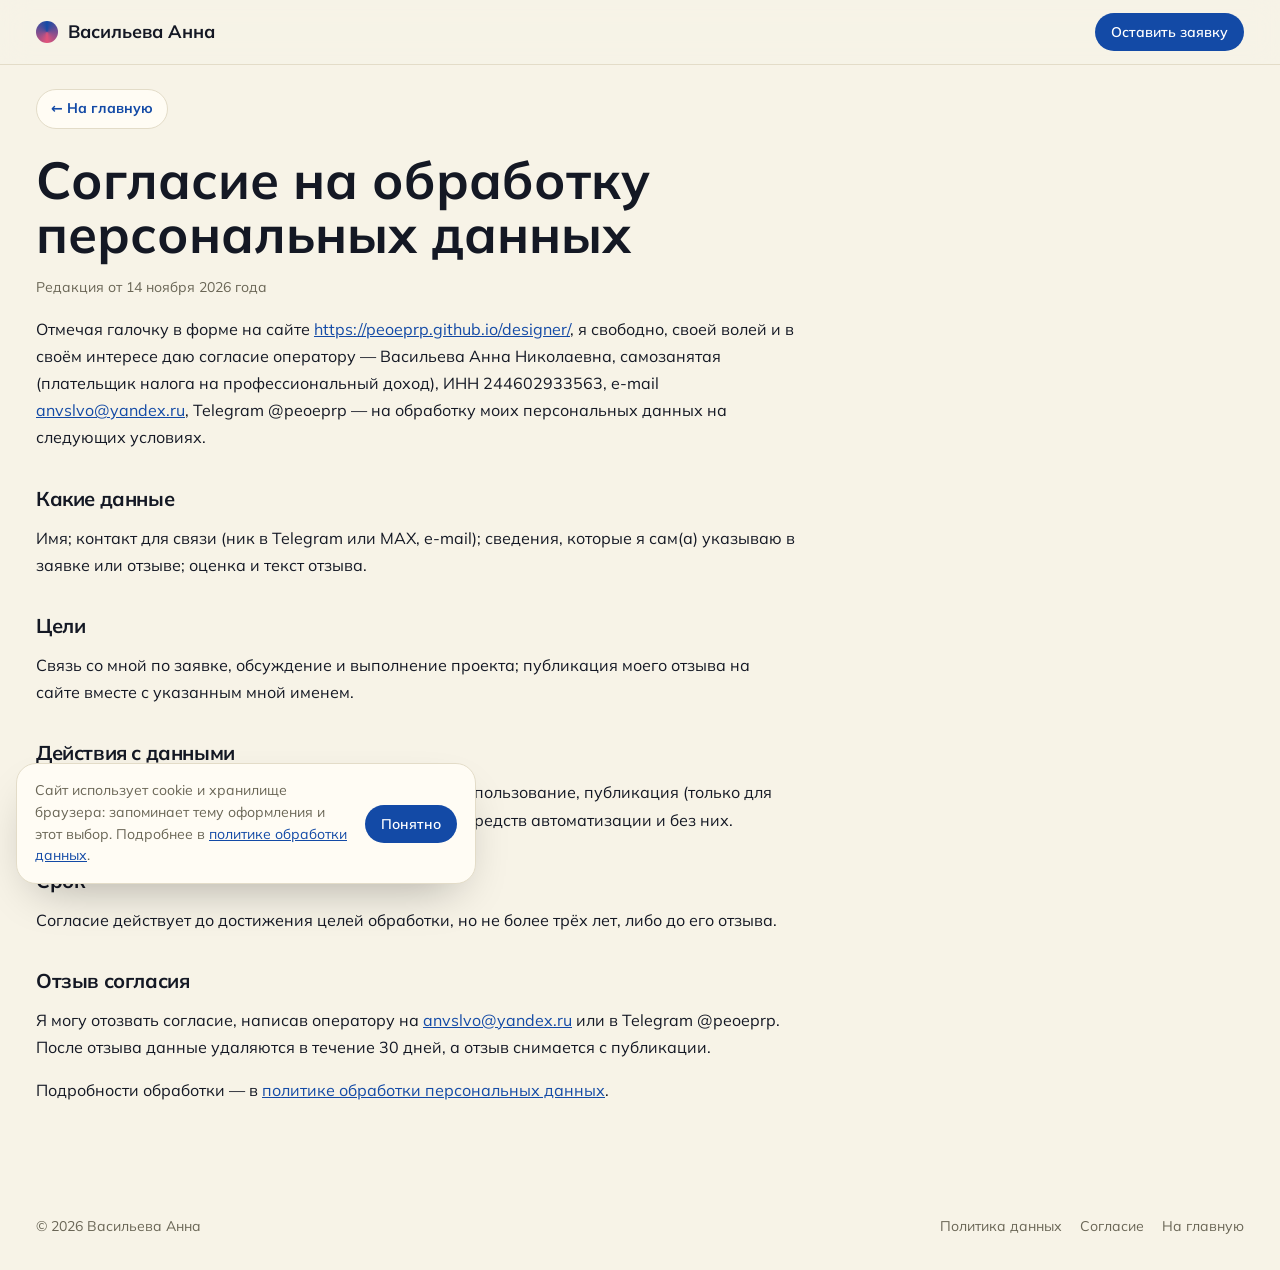
==== commit fdc5ad99: "same changes" ====
--- a/consent.html
+++ b/consent.html
@@ -7,7 +7,7 @@
   <meta name="claude:viewport-fit-sides" content="cover">
   <meta name="robots" content="noindex">
   <link rel="icon" href="img/favicon.svg" type="image/svg+xml">
-  <link rel="stylesheet" href="https://fonts.googleapis.com/css2?family=Didact+Gothic&display=swap">
+  <link rel="preload" href="fonts/mulish-cyrillic-wght-normal.woff2" as="font" type="font/woff2" crossorigin>
   <link rel="stylesheet" href="css/styles.css">
 <script>try{var t=localStorage.getItem("theme");if(t)document.documentElement.dataset.theme=t}catch(e){}</script>
 </head>
--- a/css/styles.css
+++ b/css/styles.css
@@ -4,42 +4,37 @@
    ========================================================== */
 
 /* ---------- Шрифты ----------
-   Kontrabanda — заголовок первого экрана. Положите файлы в /fonts:
-   fonts/Kontrabanda.woff2 (или .woff / .ttf / .otf)
-   Century Gothic — основной. Сначала берётся установленный в системе,
-   затем файлы из /fonts, затем похожий Didact Gothic с Google Fonts. */
+   Kontrabanda — заголовок первого экрана: fonts/Kontrabanda.ttf
+   Mulish — основной шрифт сайта: fonts/mulish-*.woff2
+   Все шрифты лежат на самом сайте, внешние сервисы не нужны. */
 @font-face{
   font-family:"Kontrabanda";
-  src:local("Kontrabanda"),
-      url("../fonts/Kontrabanda.woff2") format("woff2"),
-      url("../fonts/Kontrabanda.woff") format("woff"),
-      url("../fonts/Kontrabanda.ttf") format("truetype"),
-      url("../fonts/Kontrabanda.otf") format("opentype");
+  src:local("Kontrabanda"),url("../fonts/Kontrabanda.ttf") format("truetype");
   font-weight:400; font-style:normal; font-display:swap;
 }
+/* Mulish — бесплатный шрифт (SIL Open Font License), вариативный:
+   одна пара файлов даёт все толщины от 200 до 900. */
 @font-face{
-  font-family:"Century Gothic Web";
-  src:local("Century Gothic"),local("CenturyGothic"),
-      url("../fonts/CenturyGothic.woff2") format("woff2"),
-      url("../fonts/CenturyGothic.ttf") format("truetype");
-  font-weight:400; font-style:normal; font-display:swap;
+  font-family:"Mulish";
+  src:url("../fonts/mulish-cyrillic-wght-normal.woff2") format("woff2");
+  font-weight:200 900; font-style:normal; font-display:swap;
+  unicode-range:U+0301,U+0400-045F,U+0490-0491,U+04B0-04B1,U+2116;
 }
 @font-face{
-  font-family:"Century Gothic Web";
-  src:local("Century Gothic Bold"),local("CenturyGothic-Bold"),
-      url("../fonts/CenturyGothic-Bold.woff2") format("woff2"),
-      url("../fonts/CenturyGothic-Bold.ttf") format("truetype");
-  font-weight:700; font-style:normal; font-display:swap;
+  font-family:"Mulish";
+  src:url("../fonts/mulish-latin-wght-normal.woff2") format("woff2");
+  font-weight:200 900; font-style:normal; font-display:swap;
+  unicode-range:U+0000-00FF,U+0131,U+0152-0153,U+02BB-02BC,U+02C6,U+02DA,U+02DC,U+0304,U+0308,U+0329,U+2000-206F,U+20AC,U+2122,U+2191,U+2193,U+2212,U+2215,U+FEFF,U+FFFD;
 }
 
 /* ---------- Токены: светлая тема ---------- */
 :root{
   --bg:#F7F3E7; --surface:#FFFCF4; --ink:#141824; --muted:#6A6656; --line:#E3DCC8;
   --accent:#134AA6; --accent-ink:#FFFFFF; --tulip:#E2537A; --soft:#EFE9D7;
-  --f-hero:"Kontrabanda","Century Gothic Web","Didact Gothic",sans-serif;
-  --f-display:"Century Gothic Web","Century Gothic","Didact Gothic","URW Gothic",Futura,sans-serif;
-  --f-body:"Century Gothic Web","Century Gothic","Didact Gothic","URW Gothic",Futura,sans-serif;
-  --f-mono:"Century Gothic Web","Century Gothic","Didact Gothic",sans-serif;
+  --f-hero:"Kontrabanda","Mulish",system-ui,sans-serif;
+  --f-display:"Mulish",system-ui,-apple-system,"Segoe UI",sans-serif;
+  --f-body:"Mulish",system-ui,-apple-system,"Segoe UI",sans-serif;
+  --f-mono:"Mulish",system-ui,sans-serif;
   --r:22px; --gut:max(16px,env(safe-area-inset-left,0px)); --gutr:max(16px,env(safe-area-inset-right,0px));
 }
 /* ---------- Тёмная тема: ночной синий ---------- */
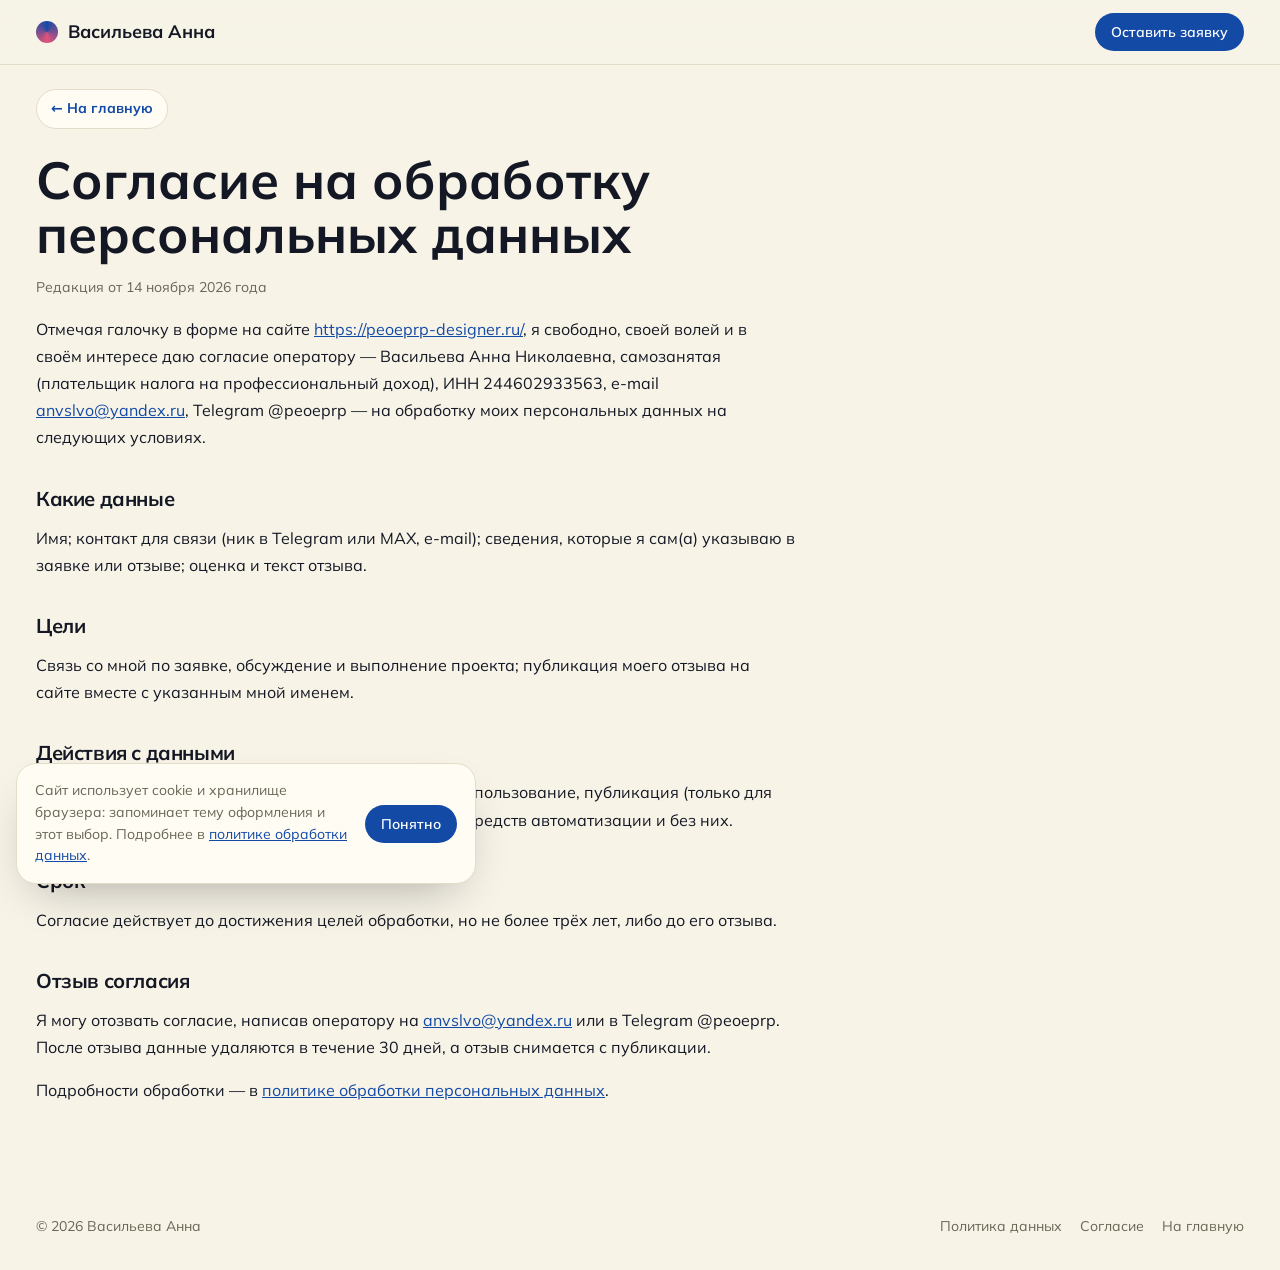
==== commit 56985e93: "Add files via upload" ====
--- a/consent.html
+++ b/consent.html
@@ -38,7 +38,7 @@
 <nav class="crumbs"><a href="index.html">← На главную</a></nav>
 <h1>Согласие на обработку персональных данных</h1>
 <p class="upd">Редакция от 14 ноября 2026 года</p>
-<p>Отмечая галочку в форме на сайте <a href="https://peoeprp.github.io/designer/">https://peoeprp.github.io/designer/</a>, я свободно, своей волей и в своём интересе даю согласие оператору — Васильева Анна Николаевна, самозанятая (плательщик налога на профессиональный доход), ИНН 244602933563, e-mail <a href="mailto:anvslvo@yandex.ru">anvslvo@yandex.ru</a>, Telegram @peoeprp — на обработку моих персональных данных на следующих условиях.</p>
+<p>Отмечая галочку в форме на сайте <a href="https://peoeprp-designer.ru/">https://peoeprp-designer.ru/</a>, я свободно, своей волей и в своём интересе даю согласие оператору — Васильева Анна Николаевна, самозанятая (плательщик налога на профессиональный доход), ИНН 244602933563, e-mail <a href="mailto:anvslvo@yandex.ru">anvslvo@yandex.ru</a>, Telegram @peoeprp — на обработку моих персональных данных на следующих условиях.</p>
 <h2>Какие данные</h2>
 <p>Имя; контакт для связи (ник в Telegram или MAX, e-mail); сведения, которые я сам(а) указываю в заявке или отзыве; оценка и текст отзыва.</p>
 <h2>Цели</h2>
